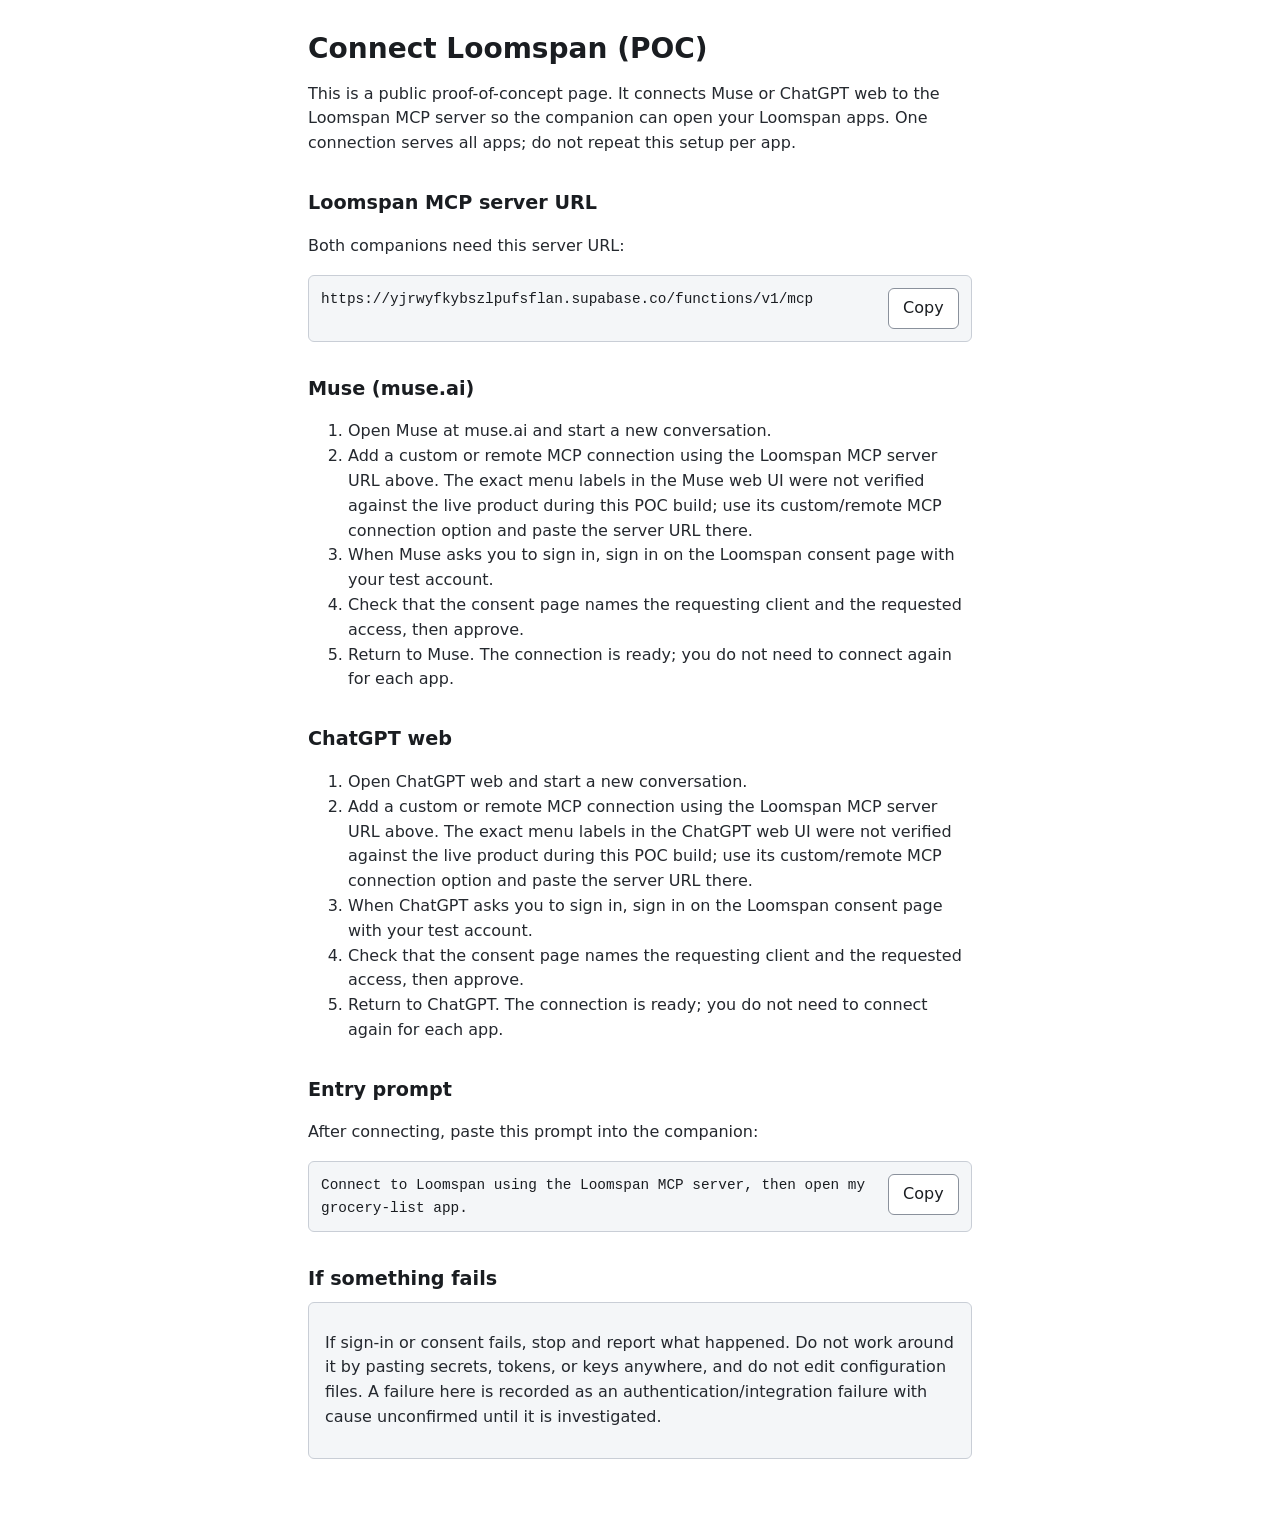
==== poc/web/index.html @ 1f2b275b "Publish the POC web pages and prove the real OAuth connection end to end" ====
<!DOCTYPE html>
<html lang="en">
<head>
<meta charset="utf-8">
<meta name="viewport" content="width=device-width, initial-scale=1">
<title>Connect Loomspan (POC)</title>
<link rel="stylesheet" href="assets/poc.css">
</head>
<body>
<main>
  <h1>Connect Loomspan (POC)</h1>
  <p>This is a public proof-of-concept page. It connects Muse or ChatGPT web to the Loomspan MCP server so the companion can open your Loomspan apps. One connection serves all apps; do not repeat this setup per app.</p>

  <h2>Loomspan MCP server URL</h2>
  <p>Both companions need this server URL:</p>
  <div class="copy-block">
    <pre id="server-url">https://yjrwyfkybszlpufsflan.supabase.co/functions/v1/mcp</pre>
    <button type="button" data-copy-target="server-url">Copy</button>
  </div>

  <h2>Muse (muse.ai)</h2>
  <ol>
    <li>Open Muse at muse.ai and start a new conversation.</li>
    <li>Add a custom or remote MCP connection using the Loomspan MCP server URL above. The exact menu labels in the Muse web UI were not verified against the live product during this POC build; use its custom/remote MCP connection option and paste the server URL there.</li>
    <li>When Muse asks you to sign in, sign in on the Loomspan consent page with your test account.</li>
    <li>Check that the consent page names the requesting client and the requested access, then approve.</li>
    <li>Return to Muse. The connection is ready; you do not need to connect again for each app.</li>
  </ol>

  <h2>ChatGPT web</h2>
  <ol>
    <li>Open ChatGPT web and start a new conversation.</li>
    <li>Add a custom or remote MCP connection using the Loomspan MCP server URL above. The exact menu labels in the ChatGPT web UI were not verified against the live product during this POC build; use its custom/remote MCP connection option and paste the server URL there.</li>
    <li>When ChatGPT asks you to sign in, sign in on the Loomspan consent page with your test account.</li>
    <li>Check that the consent page names the requesting client and the requested access, then approve.</li>
    <li>Return to ChatGPT. The connection is ready; you do not need to connect again for each app.</li>
  </ol>

  <h2>Entry prompt</h2>
  <p>After connecting, paste this prompt into the companion:</p>
  <div class="copy-block">
    <pre id="entry-prompt">Connect to Loomspan using the Loomspan MCP server, then open my grocery-list app.</pre>
    <button type="button" data-copy-target="entry-prompt">Copy</button>
  </div>

  <h2>If something fails</h2>
  <div class="note">
    <p>If sign-in or consent fails, stop and report what happened. Do not work around it by pasting secrets, tokens, or keys anywhere, and do not edit configuration files. A failure here is recorded as an authentication/integration failure with cause unconfirmed until it is investigated.</p>
  </div>
</main>
<script src="assets/onboarding.js"></script>
</body>
</html>
---- poc/web/assets/poc.css ----
:root { color-scheme: light; }
* { box-sizing: border-box; }
body {
  margin: 0; background: #ffffff; color: #1a1d21;
  font-family: system-ui, -apple-system, "Segoe UI", sans-serif;
  font-size: 16px; line-height: 1.55;
}
main { max-width: 44rem; margin: 0 auto; padding: 2rem 1.25rem 4rem; }
h1 { font-size: 1.75rem; line-height: 1.2; margin: 0 0 0.75rem; font-weight: 700; }
h2 { font-size: 1.2rem; margin: 2rem 0 0.5rem; font-weight: 650; }
p, li { color: #24282e; }
a { color: #0b5cad; }
code { font-family: ui-monospace, "Cascadia Mono", Consolas, monospace; font-size: 0.92em; }
.copy-block {
  display: flex; gap: 0.5rem; align-items: flex-start;
  border: 1px solid #c9ced6; border-radius: 6px; padding: 0.75rem; background: #f4f6f8;
}
.copy-block pre { margin: 0; flex: 1; white-space: pre-wrap; word-break: break-word; font-family: ui-monospace, "Cascadia Mono", Consolas, monospace; font-size: 0.9rem; }
button {
  font: inherit; cursor: pointer; border: 1px solid #8a919c; border-radius: 6px;
  background: #ffffff; color: #1a1d21; padding: 0.45rem 0.9rem;
}
button.primary { background: #14663a; border-color: #14663a; color: #ffffff; font-weight: 600; }
button.danger { background: #8f1d1d; border-color: #8f1d1d; color: #ffffff; font-weight: 600; }
button:disabled { opacity: 0.55; cursor: not-allowed; }
button:focus-visible, input:focus-visible, a:focus-visible { outline: 3px solid #0b5cad; outline-offset: 2px; }
label { display: block; font-weight: 600; margin: 0.75rem 0 0.25rem; }
input { font: inherit; width: 100%; padding: 0.5rem; border: 1px solid #8a919c; border-radius: 6px; }
.alert { border: 1px solid #8f1d1d; border-radius: 6px; padding: 0.75rem 1rem; background: #fdf0f0; color: #6d1414; }
.note { border: 1px solid #c9ced6; border-radius: 6px; padding: 0.75rem 1rem; background: #f4f6f8; }
[hidden] { display: none !important; }
.actions { display: flex; gap: 0.75rem; margin-top: 1.25rem; flex-wrap: wrap; }
@media (prefers-reduced-motion: reduce) {
  * { transition: none !important; animation: none !important; }
}
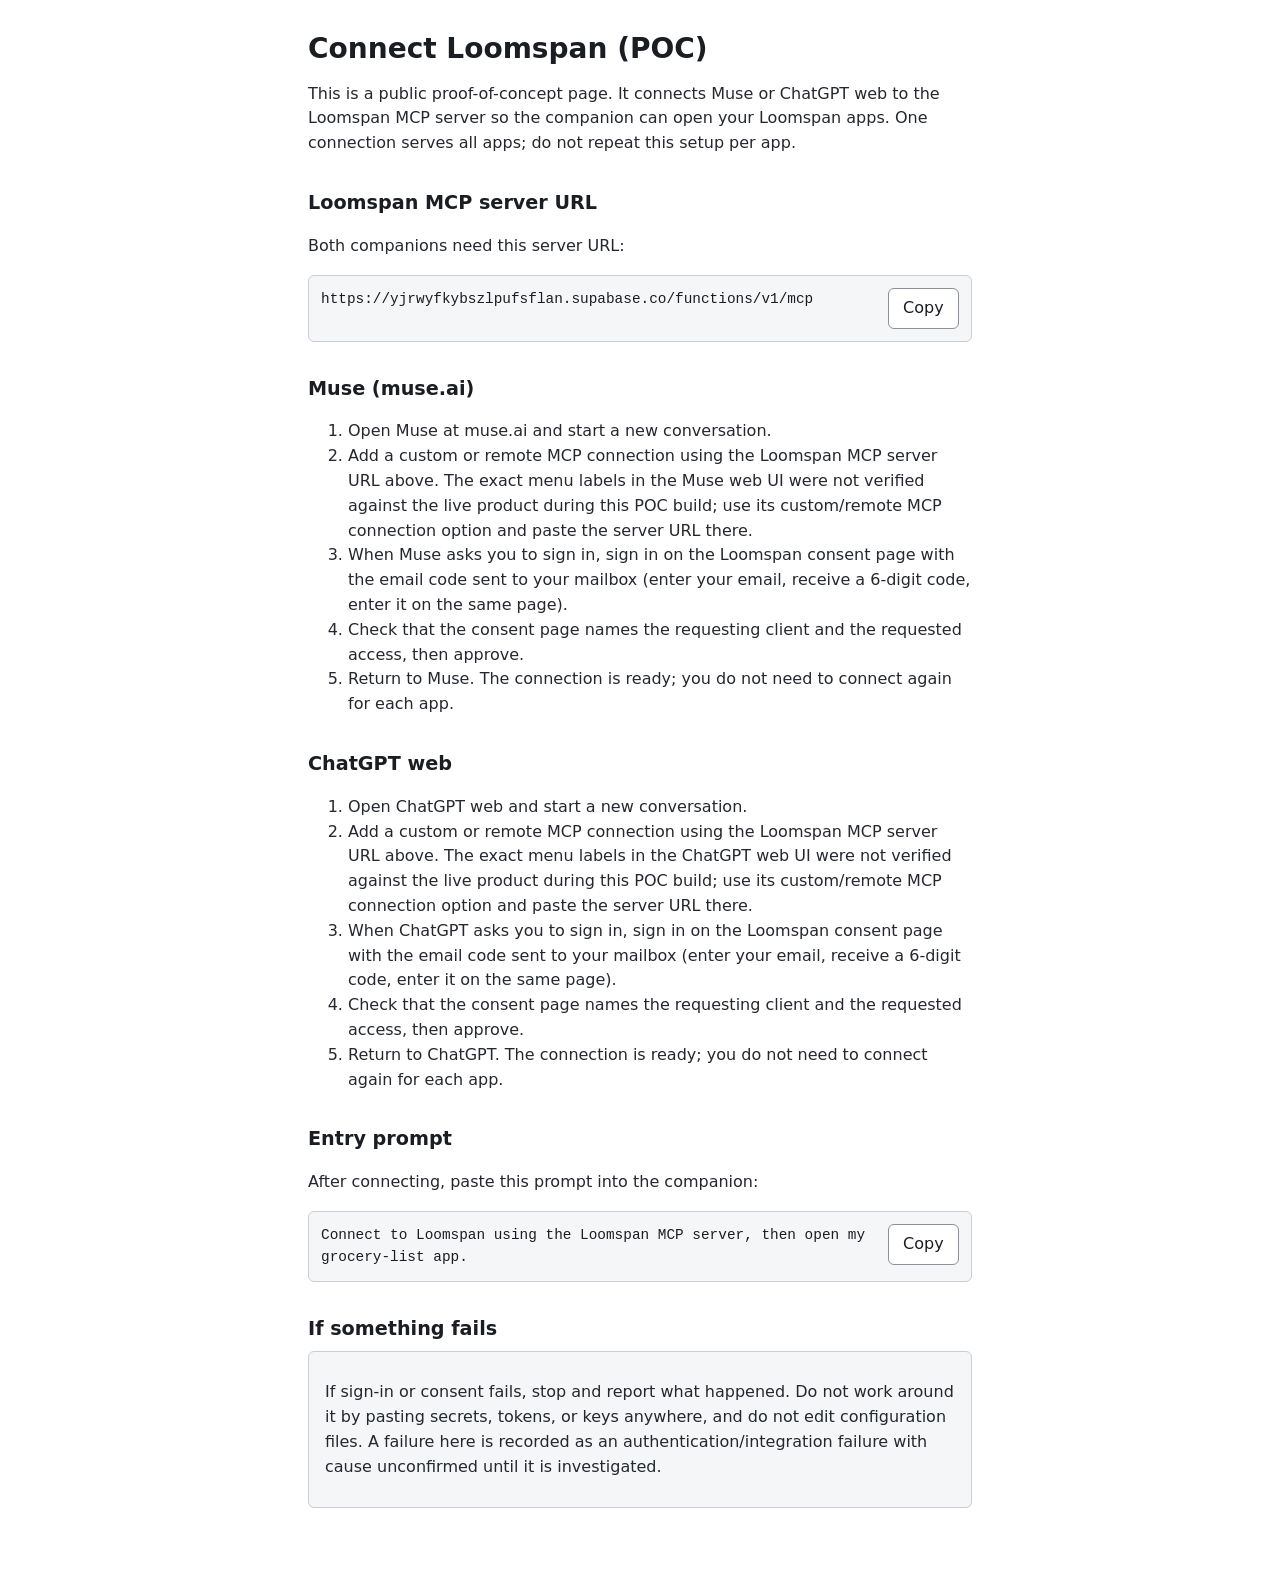
==== commit 64e04d54: "POC testing for Federated Auth and Magic Email Code both work." ====
--- a/poc/web/index.html
+++ b/poc/web/index.html
@@ -22,7 +22,7 @@
   <ol>
     <li>Open Muse at muse.ai and start a new conversation.</li>
     <li>Add a custom or remote MCP connection using the Loomspan MCP server URL above. The exact menu labels in the Muse web UI were not verified against the live product during this POC build; use its custom/remote MCP connection option and paste the server URL there.</li>
-    <li>When Muse asks you to sign in, sign in on the Loomspan consent page with your test account.</li>
+    <li>When Muse asks you to sign in, sign in on the Loomspan consent page with the email code sent to your mailbox (enter your email, receive a 6-digit code, enter it on the same page).</li>
     <li>Check that the consent page names the requesting client and the requested access, then approve.</li>
     <li>Return to Muse. The connection is ready; you do not need to connect again for each app.</li>
   </ol>
@@ -31,7 +31,7 @@
   <ol>
     <li>Open ChatGPT web and start a new conversation.</li>
     <li>Add a custom or remote MCP connection using the Loomspan MCP server URL above. The exact menu labels in the ChatGPT web UI were not verified against the live product during this POC build; use its custom/remote MCP connection option and paste the server URL there.</li>
-    <li>When ChatGPT asks you to sign in, sign in on the Loomspan consent page with your test account.</li>
+    <li>When ChatGPT asks you to sign in, sign in on the Loomspan consent page with the email code sent to your mailbox (enter your email, receive a 6-digit code, enter it on the same page).</li>
     <li>Check that the consent page names the requesting client and the requested access, then approve.</li>
     <li>Return to ChatGPT. The connection is ready; you do not need to connect again for each app.</li>
   </ol>
